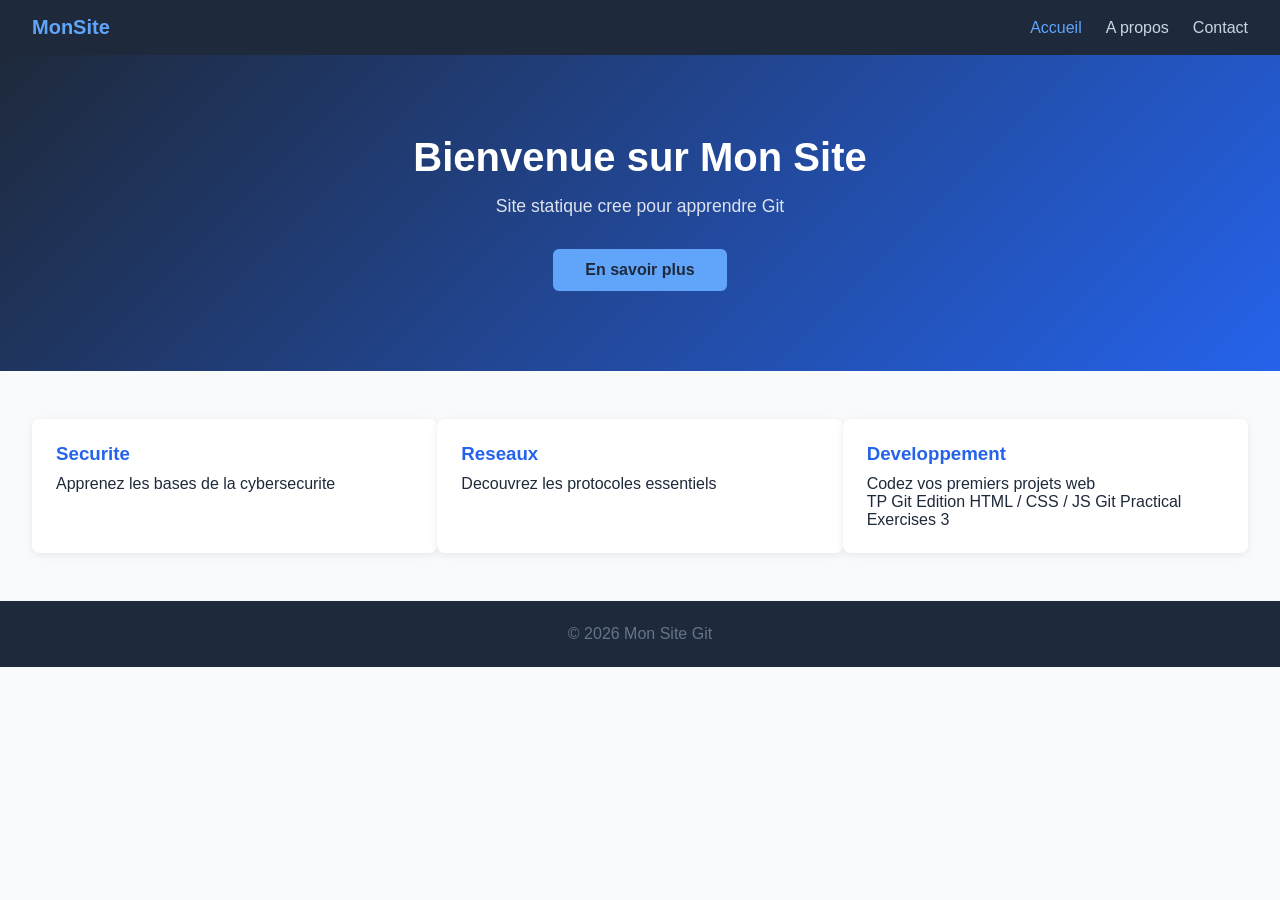
==== index.html @ 4f10658b "feat: initial HTML/CSS/JS site with navbar and hero section" ====
<!DOCTYPE html>
<html lang="fr">
<head>
<meta charset="UTF-8">
<meta name="viewport" content="width=device-width, initial-scale=1.0">
<title>Mon Site Git</title>
<link rel="stylesheet" href="css/style.css">
</head>
<body>
<nav class="navbar">
<span class="logo">MonSite</span>
<ul>
<li><a href="index.html" class="active">Accueil</a></li>
<li><a href="about.html">A propos</a></li>
<li><a href="contact.html">Contact</a></li>
</ul>
</nav>
<main>
<section class="hero">
<h1>Bienvenue sur Mon Site</h1>
<p>Site statique cree pour apprendre Git</p>
<a href="about.html" class="btn">En savoir plus</a>
</section>
<section class="cards">
<div class="card">
<h3>Securite</h3>
<p>Apprenez les bases de la cybersecurite</p>
</div>
<div class="card">
<h3>Reseaux</h3>
<p>Decouvrez les protocoles essentiels</p>
</div>
<div class="card">
<h3>Developpement</h3>
<p>Codez vos premiers projets web</p>

TP Git Edition HTML / CSS / JS

Git Practical Exercises 3
</div>
</section>
</main>
<footer>
<p>&copy; <span id="year"></span> Mon Site Git</p>
</footer>
<script src="js/main.js"></script>
</body>
---- css/style.css ----
/* Reset */
* { margin: 0; padding: 0; box-sizing: border-box; }
body {
font-family: 'Segoe UI', sans-serif;
background: #f8fafc;
color: #1e293b;
}
/* Navbar */
.navbar {
display: flex;
justify-content: space-between;
align-items: center;
background: #1e293b;
padding: 16px 32px;
}
.navbar .logo { color: #60a5fa; font-size: 20px; font-weight: bold; }
.navbar ul { list-style: none; display: flex; gap: 24px; }
.navbar a { color: #cbd5e1; text-decoration: none; }
.navbar a.active, .navbar a:hover { color: #60a5fa; }
/* Hero */
.hero {
text-align: center;
padding: 80px 24px;
background: linear-gradient(135deg, #1e293b, #2563eb);
color: white;
}
.hero h1 { font-size: 2.5rem; margin-bottom: 16px; }
.hero p { font-size: 1.1rem; margin-bottom: 32px; opacity: .85; }
/* Button */
.btn {
display: inline-block;
padding: 12px 32px;
background: #60a5fa;
color: #1e293b;
border-radius: 6px;
text-decoration: none;
font-weight: bold;
transition: background .2s;
}
.btn:hover { background: #93c5fd; }
/* Cards */
.cards {
display: flex;

TP Git Edition HTML / CSS / JS

Git Practical Exercises 4
gap: 24px;
padding: 48px 32px;
flex-wrap: wrap;
}
.card {
flex: 1;
min-width: 200px;
background: white;
border-radius: 8px;
padding: 24px;
box-shadow: 0 2px 8px rgba(0,0,0,.08);
}
.card h3 { color: #2563eb; margin-bottom: 10px; }
/* Footer */
footer {
text-align: center;
padding: 24px;
background: #1e293b;
color: #64748b;
}
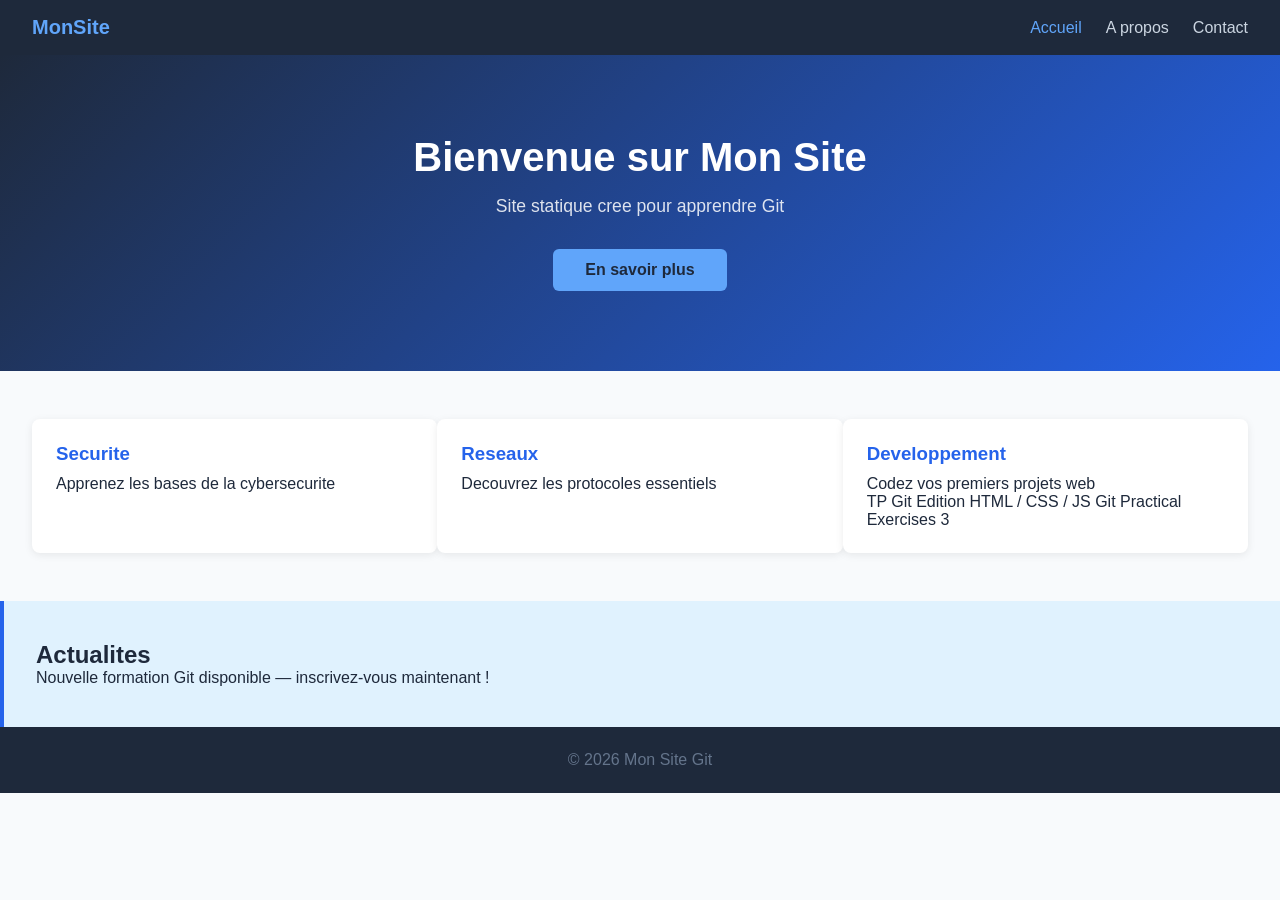
==== commit 017f3c2e: "feat: add news section with blue accent border" ====
--- a/index.html
+++ b/index.html
@@ -40,8 +40,12 @@
 </div>
 </section>
 </main>
+<section class="news">
+<h2>Actualites</h2>
+<p>Nouvelle formation Git disponible — inscrivez-vous maintenant !</p>
+</section>
 <footer>
 <p>&copy; <span id="year"></span> Mon Site Git</p>
-</footer>
+</footer> 
 <script src="js/main.js"></script>
 </body>
--- a/css/style.css
+++ b/css/style.css
@@ -64,4 +64,9 @@
 padding: 24px;
 background: #1e293b;
 color: #64748b;
+}
+.news {
+padding: 40px 32px;
+background: #e0f2fe;
+border-left: 4px solid #2563eb;
 }
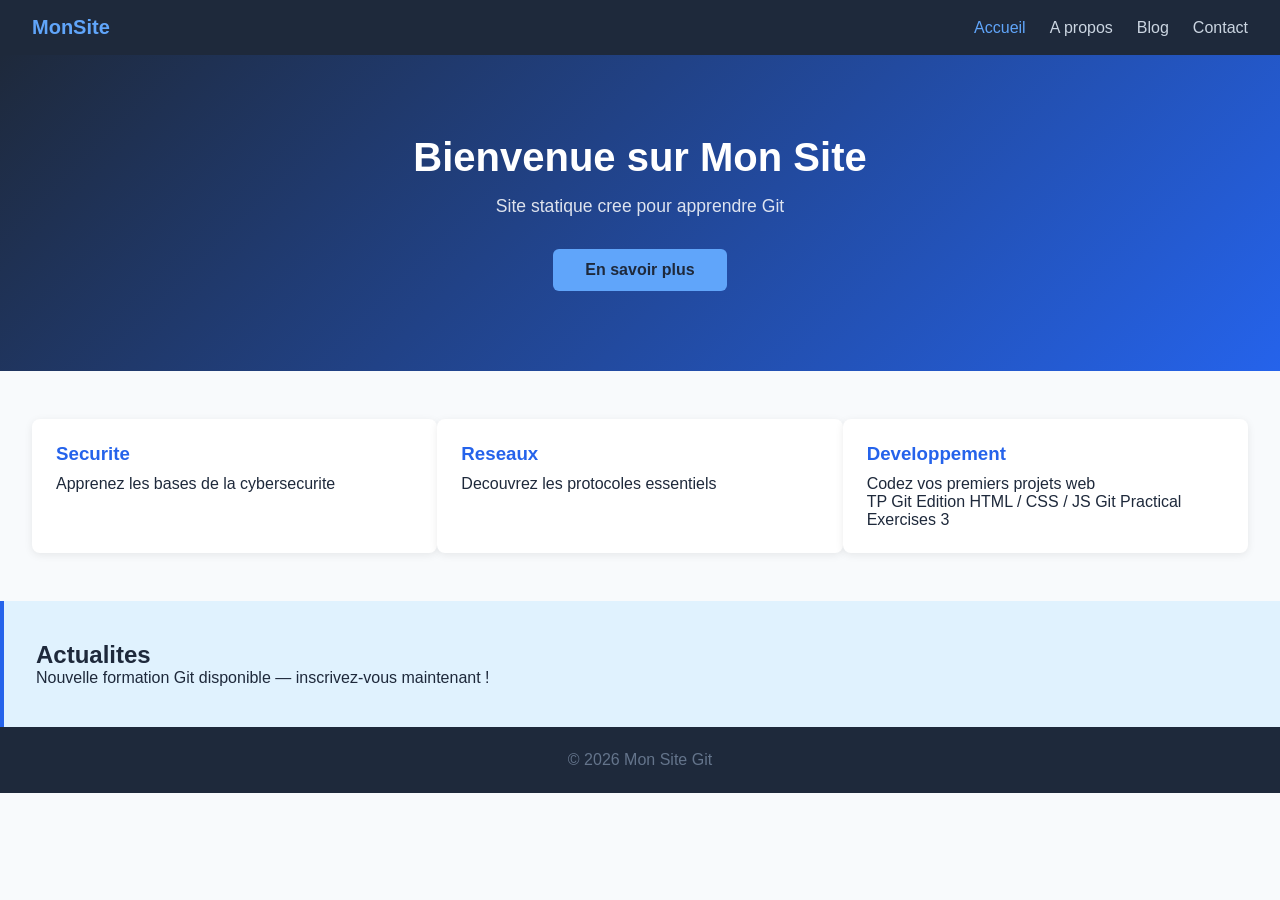
==== commit 20d0dfe9: "feat: add blog link to navbar" ====
--- a/index.html
+++ b/index.html
@@ -12,6 +12,7 @@
 <ul>
 <li><a href="index.html" class="active">Accueil</a></li>
 <li><a href="about.html">A propos</a></li>
+<li><a href="blog.html">Blog</a></li>
 <li><a href="contact.html">Contact</a></li>
 </ul>
 </nav>
--- a/css/style.css
+++ b/css/style.css
@@ -69,4 +69,18 @@
 padding: 40px 32px;
 background: #e0f2fe;
 border-left: 4px solid #2563eb;
-}+}
+.form-group { margin-bottom: 20px; }
+.form-group label { display:block; margin-bottom:6px; font-weight:600; color:#1e293b; }
+.form-group input,
+.form-group textarea {
+width: 100%; padding: 10px 14px;
+border: 1px solid #cbd5e1; border-radius:6px;
+font-size: 15px;
+}
+.form-group input:focus,
+.form-group textarea:focus {
+outline: none;
+border-color: #2563eb;
+box-shadow: 0 0 0 3px rgba(37,99,235,.15);
+}
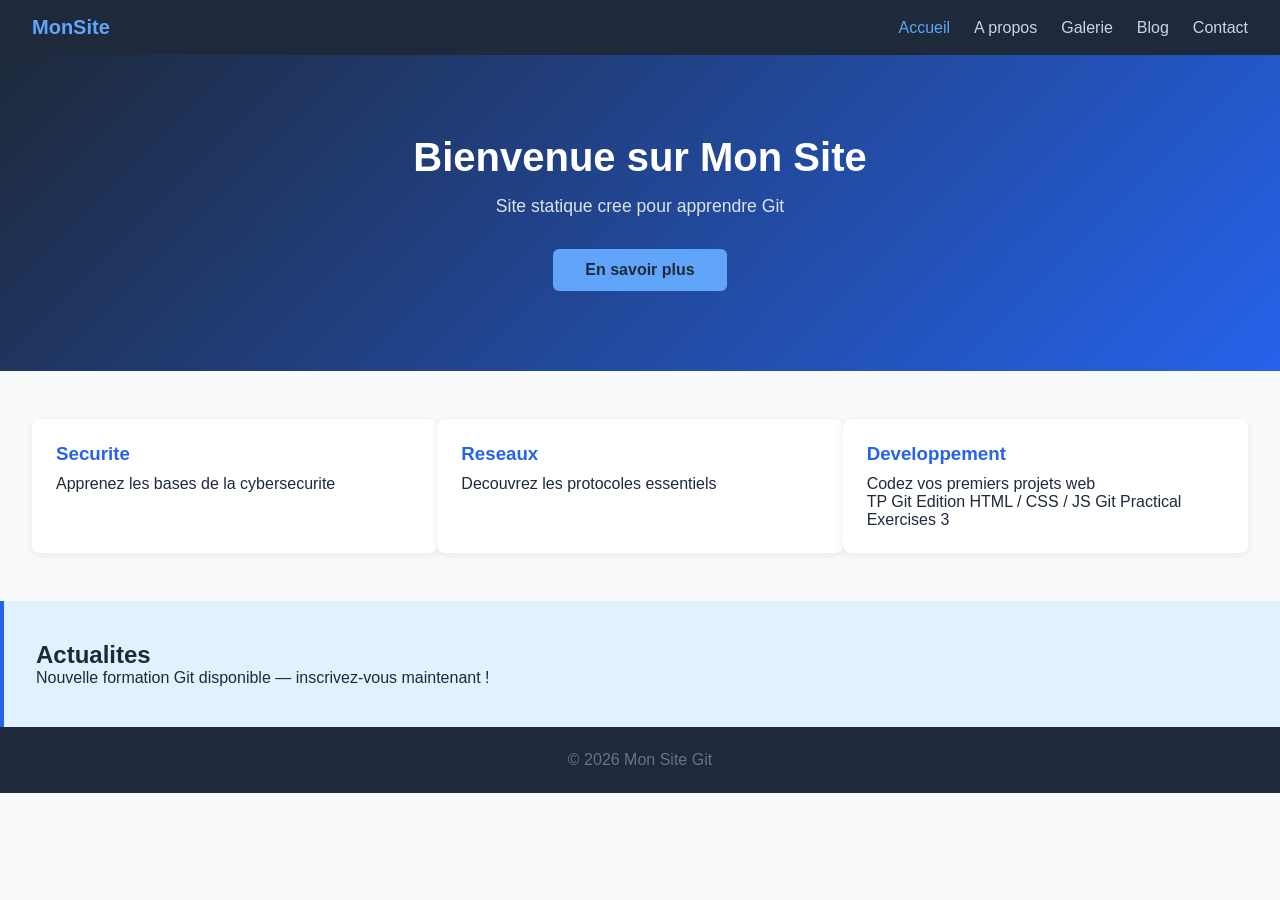
==== commit 3014108c: "fix: resolve navbar conflict - keep gallery and blog links" ====
--- a/index.html
+++ b/index.html
@@ -12,6 +12,7 @@
 <ul>
 <li><a href="index.html" class="active">Accueil</a></li>
 <li><a href="about.html">A propos</a></li>
+<li><a href="gallery.html">Galerie</a></li>
 <li><a href="blog.html">Blog</a></li>
 <li><a href="contact.html">Contact</a></li>
 </ul>
